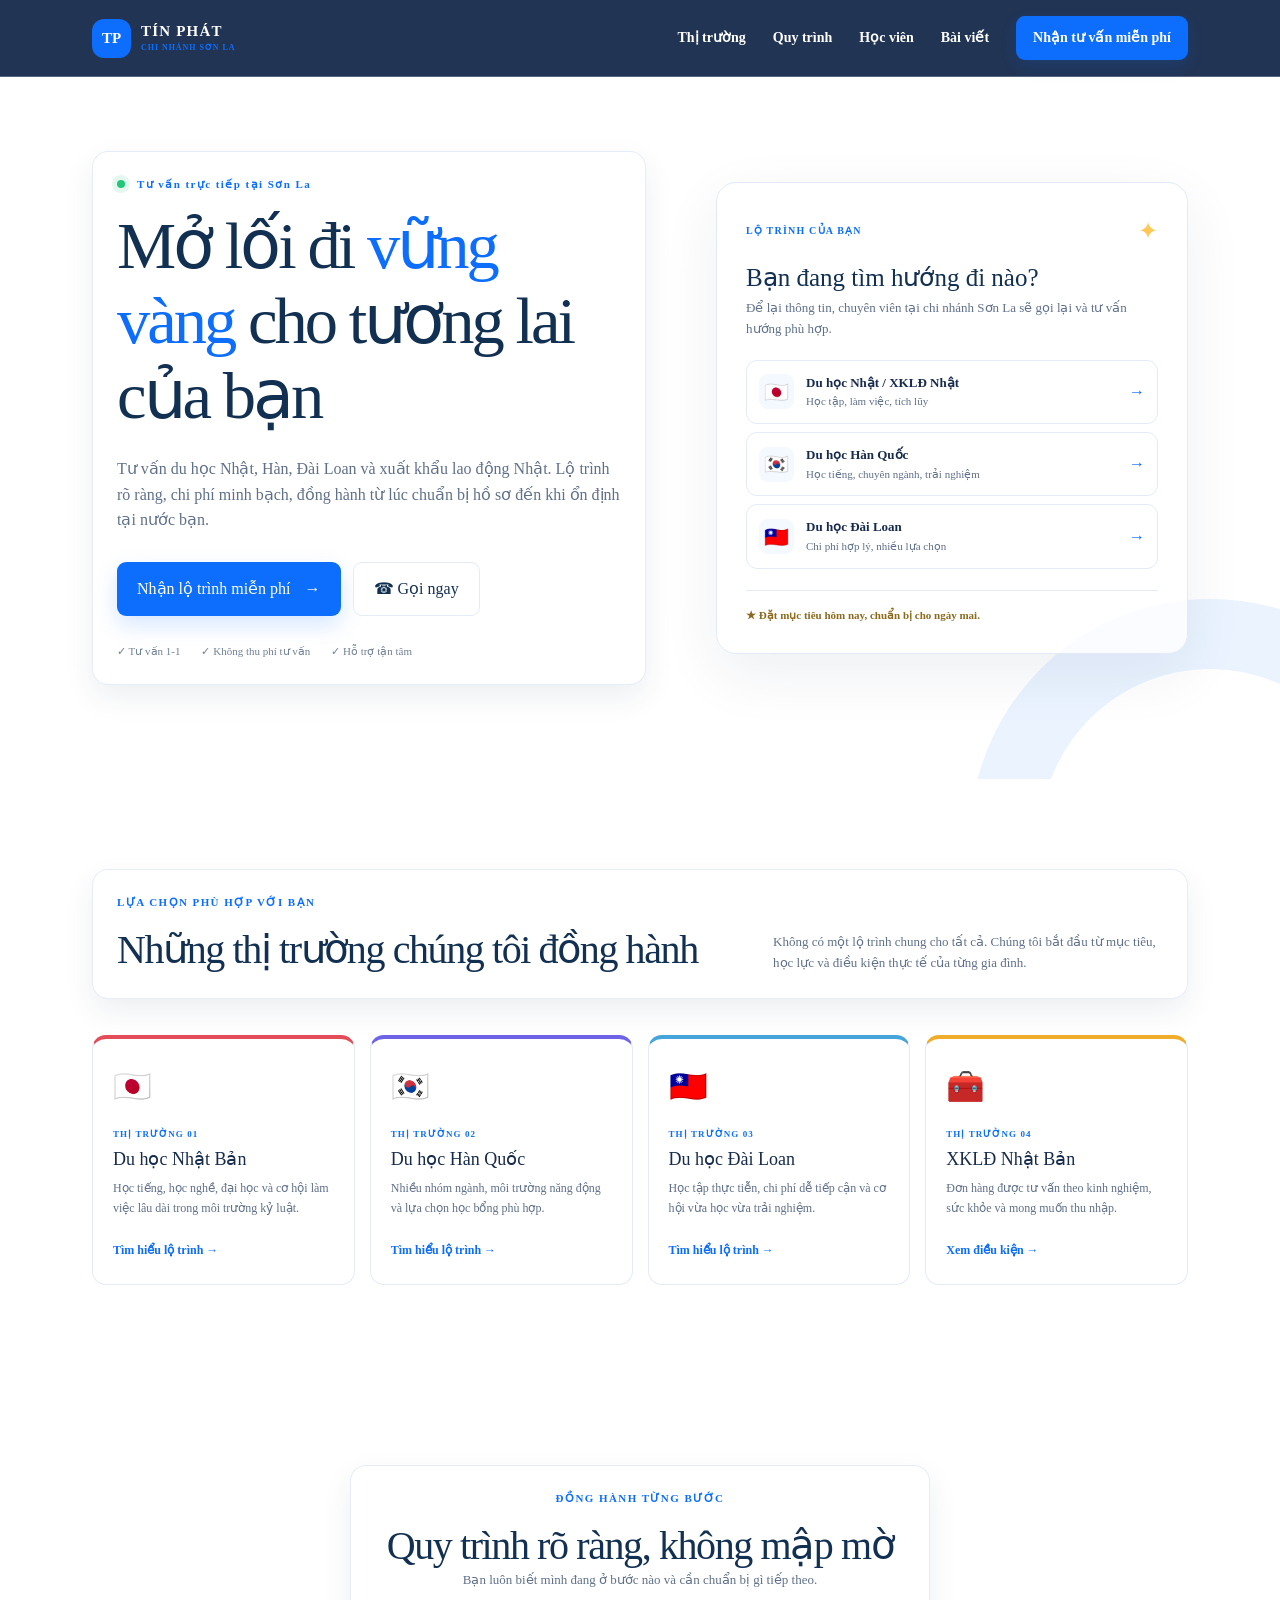
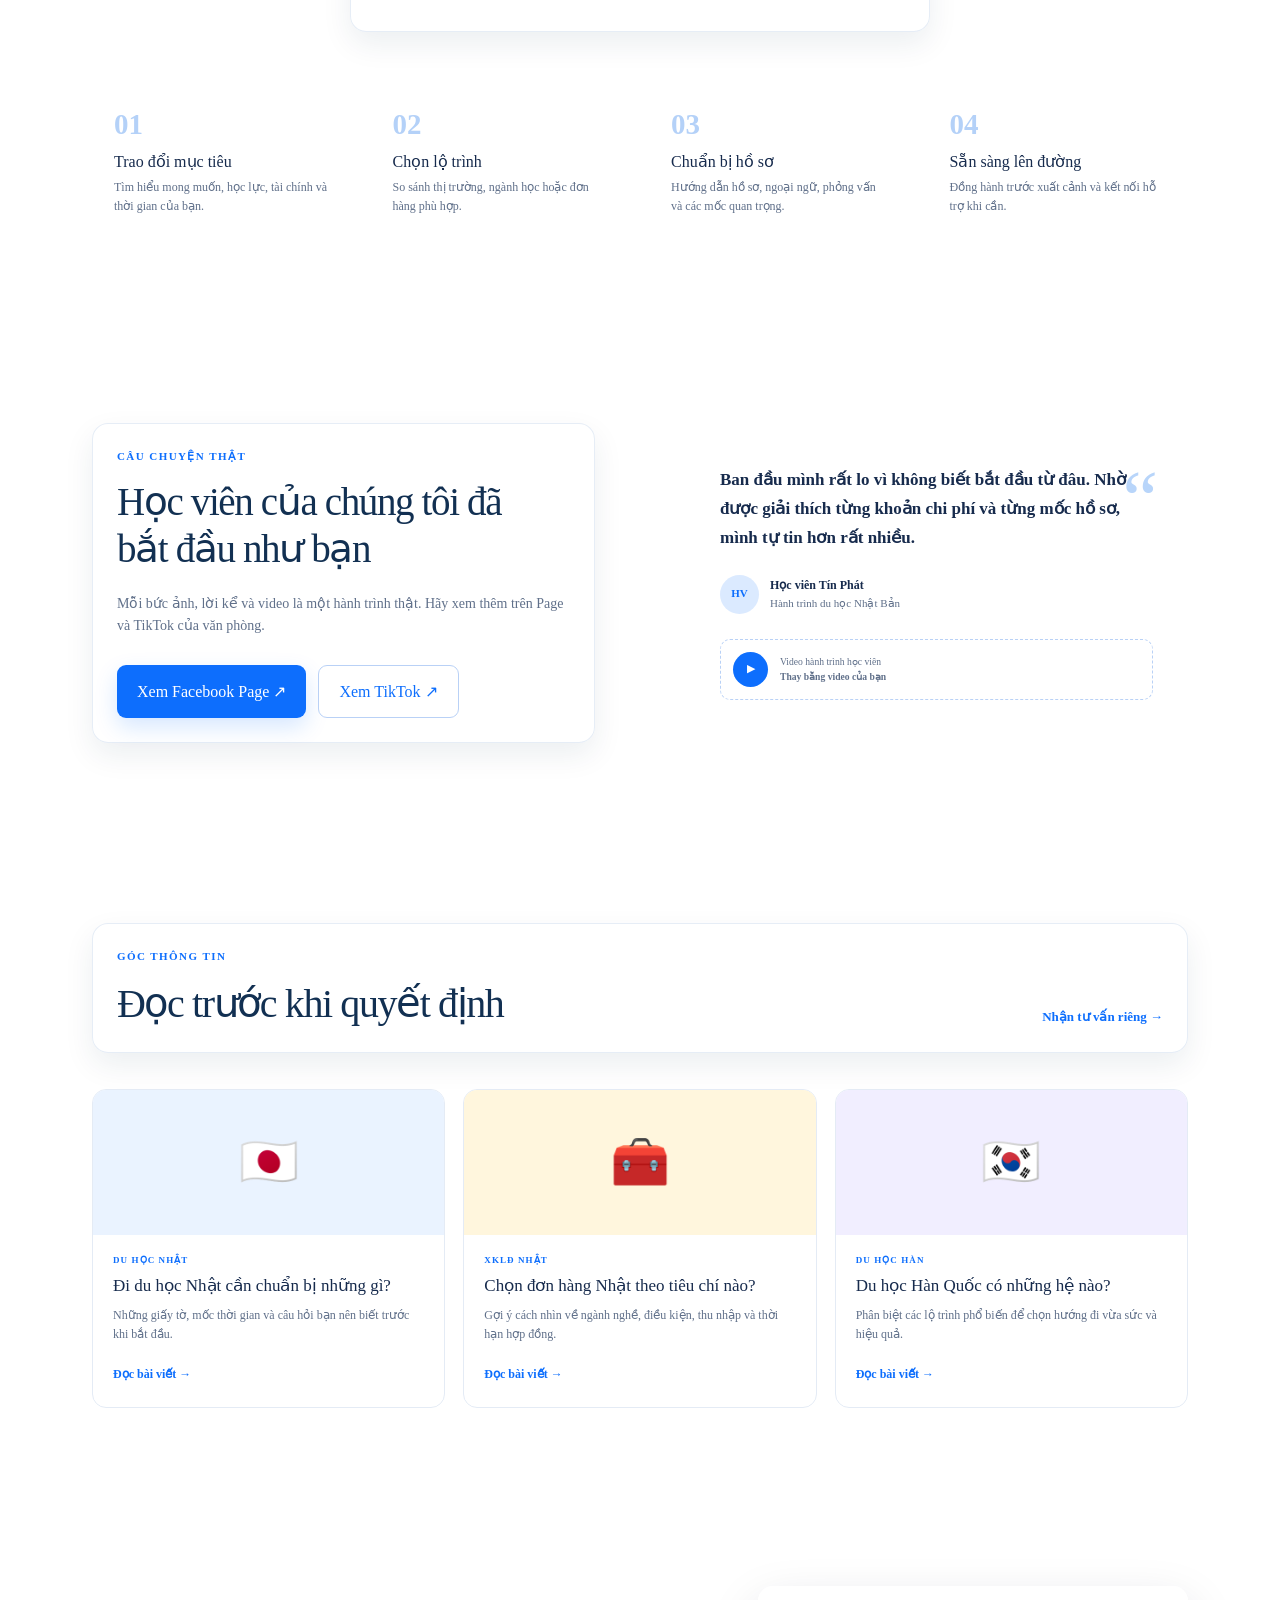
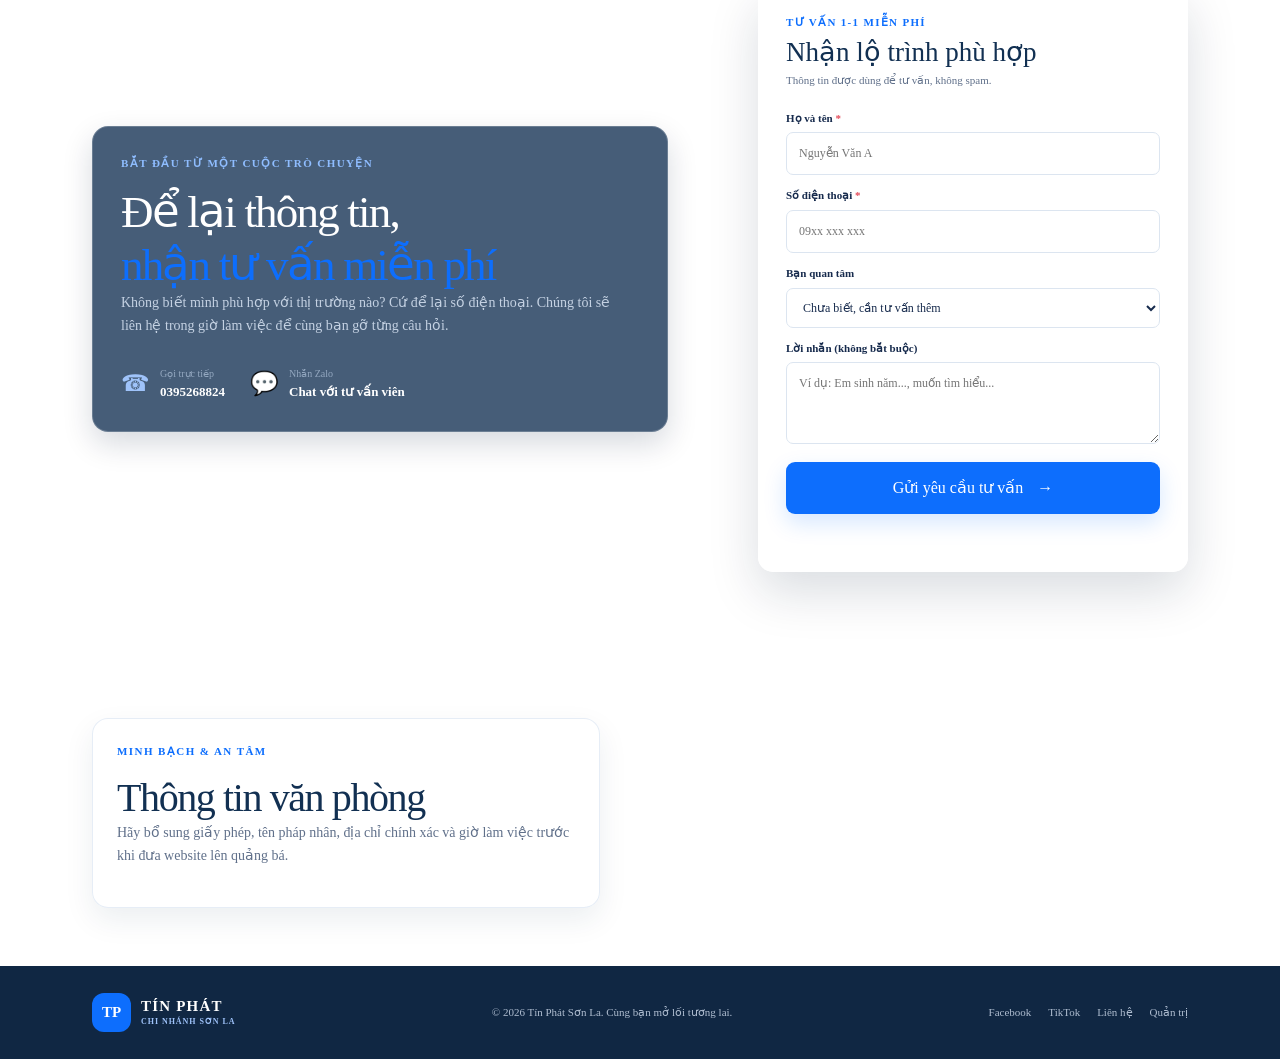
==== index.html @ d018b479 "Upgrade professional UI and lead dashboard" ====
<!doctype html>
<html lang="vi">
<head>
  <meta charset="utf-8">
  <meta name="viewport" content="width=device-width, initial-scale=1">
  <meta name="description" content="Tư vấn du học Nhật, Hàn, Đài Loan và xuất khẩu lao động Nhật tại Sơn La - đồng hành rõ ràng, tận tâm, đúng quy trình.">
  <meta name="theme-color" content="#0d6efd">
  <meta property="og:title" content="Tín Phát Sơn La | Tư vấn du học & XKLĐ">
  <meta property="og:description" content="Tìm hướng đi phù hợp cho học sinh, sinh viên và người lao động Sơn La.">
  <title>Tín Phát Sơn La | Du học & XKLĐ Nhật</title>
  <link rel="preconnect" href="https://fonts.googleapis.com">
  <link rel="preconnect" href="https://fonts.gstatic.com" crossorigin>
  <link href="https://cdn.jsdelivr.net/npm/bootstrap@5.3.3/dist/css/bootstrap.min.css" rel="stylesheet">
  <link rel="stylesheet" href="style.css?v=20261030-pro">
</head>
<body>
  <header class="site-header">
    <div class="container nav-wrap">
      <a class="brand" href="#top" aria-label="Tín Phát Sơn La - trang chủ">
        <span class="brand-mark">TP</span>
        <span><strong>TÍN PHÁT</strong><small>CHI NHÁNH SƠN LA</small></span>
      </a>
      <button class="menu-toggle" aria-label="Mở menu" aria-expanded="false">☰</button>
      <nav class="main-nav" aria-label="Điều hướng chính">
        <a href="#thi-truong">Thị trường</a>
        <a href="#quy-trinh">Quy trình</a>
        <a href="#hoc-vien">Học viên</a>
        <a href="#bai-viet">Bài viết</a>
        <a class="nav-cta" href="#tu-van">Nhận tư vấn miễn phí</a>
      </nav>
    </div>
  </header>

  <main id="top">
    <section class="hero">
      <div class="container hero-grid">
        <div class="hero-copy">
          <p class="eyebrow"><span class="pulse"></span> Tư vấn trực tiếp tại Sơn La</p>
          <h1 data-edit="heroTitle">Mở lối đi <span>vững vàng</span> cho tương lai của bạn</h1>
          <p class="hero-lead" data-edit="heroLead">Tư vấn du học Nhật, Hàn, Đài Loan và xuất khẩu lao động Nhật. Lộ trình rõ ràng, chi phí minh bạch, đồng hành từ lúc chuẩn bị hồ sơ đến khi ổn định tại nước bạn.</p>
          <div class="hero-actions">
            <a class="button button-primary" href="#tu-van">Nhận lộ trình miễn phí <span>→</span></a>
            <a class="button button-light" data-phone-link href="tel:0980000000">☎ Gọi ngay</a>
          </div>
          <div class="trust-row" aria-label="Cam kết dịch vụ">
            <span>✓ Tư vấn 1-1</span>
            <span>✓ Không thu phí tư vấn</span>
            <span>✓ Hỗ trợ tận tâm</span>
          </div>
        </div>
        <div class="hero-card">
          <div class="hero-card-top"><span class="mini-tag">LỘ TRÌNH CỦA BẠN</span><span class="spark">✦</span></div>
          <h2>Bạn đang tìm hướng đi nào?</h2>
          <p>Để lại thông tin, chuyên viên tại chi nhánh Sơn La sẽ gọi lại và tư vấn hướng phù hợp.</p>
          <a class="choice" href="#tu-van"><span class="choice-icon">🇯🇵</span><span><b>Du học Nhật / XKLĐ Nhật</b><small>Học tập, làm việc, tích lũy</small></span><i>→</i></a>
          <a class="choice" href="#tu-van"><span class="choice-icon">🇰🇷</span><span><b>Du học Hàn Quốc</b><small>Học tiếng, chuyên ngành, trải nghiệm</small></span><i>→</i></a>
          <a class="choice" href="#tu-van"><span class="choice-icon">🇹🇼</span><span><b>Du học Đài Loan</b><small>Chi phí hợp lý, nhiều lựa chọn</small></span><i>→</i></a>
          <div class="hero-card-note">★ Đặt mục tiêu hôm nay, chuẩn bị cho ngày mai.</div>
        </div>
      </div>
      <div class="hero-shape"></div>
    </section>

    <section class="section" id="thi-truong">
      <div class="container">
        <div class="section-heading">
          <div><p class="eyebrow">LỰA CHỌN PHÙ HỢP VỚI BẠN</p><h2>Những thị trường chúng tôi đồng hành</h2></div>
          <p>Không có một lộ trình chung cho tất cả. Chúng tôi bắt đầu từ mục tiêu, học lực và điều kiện thực tế của từng gia đình.</p>
        </div>
        <div class="market-grid">
          <article class="market-card market-japan"><span class="country">🇯🇵</span><p class="card-label">THỊ TRƯỜNG 01</p><h3>Du học Nhật Bản</h3><p>Học tiếng, học nghề, đại học và cơ hội làm việc lâu dài trong môi trường kỷ luật.</p><a href="nhat-ban.html">Tìm hiểu lộ trình <span>→</span></a></article>
          <article class="market-card market-korea"><span class="country">🇰🇷</span><p class="card-label">THỊ TRƯỜNG 02</p><h3>Du học Hàn Quốc</h3><p>Nhiều nhóm ngành, môi trường năng động và lựa chọn học bổng phù hợp.</p><a href="han-quoc.html">Tìm hiểu lộ trình <span>→</span></a></article>
          <article class="market-card market-taiwan"><span class="country">🇹🇼</span><p class="card-label">THỊ TRƯỜNG 03</p><h3>Du học Đài Loan</h3><p>Học tập thực tiễn, chi phí dễ tiếp cận và cơ hội vừa học vừa trải nghiệm.</p><a href="dai-loan.html">Tìm hiểu lộ trình <span>→</span></a></article>
          <article class="market-card market-work"><span class="country">🧰</span><p class="card-label">THỊ TRƯỜNG 04</p><h3>XKLĐ Nhật Bản</h3><p>Đơn hàng được tư vấn theo kinh nghiệm, sức khỏe và mong muốn thu nhập.</p><a href="xkld-nhat.html">Xem điều kiện <span>→</span></a></article>
        </div>
      </div>
    </section>

    <section class="section section-soft" id="quy-trinh">
      <div class="container">
        <div class="center-heading"><p class="eyebrow">ĐỒNG HÀNH TỪNG BƯỚC</p><h2>Quy trình rõ ràng, không mập mờ</h2><p>Bạn luôn biết mình đang ở bước nào và cần chuẩn bị gì tiếp theo.</p></div>
        <div class="steps">
          <div class="step"><b>01</b><h3>Trao đổi mục tiêu</h3><p>Tìm hiểu mong muốn, học lực, tài chính và thời gian của bạn.</p></div>
          <div class="step"><b>02</b><h3>Chọn lộ trình</h3><p>So sánh thị trường, ngành học hoặc đơn hàng phù hợp.</p></div>
          <div class="step"><b>03</b><h3>Chuẩn bị hồ sơ</h3><p>Hướng dẫn hồ sơ, ngoại ngữ, phỏng vấn và các mốc quan trọng.</p></div>
          <div class="step"><b>04</b><h3>Sẵn sàng lên đường</h3><p>Đồng hành trước xuất cảnh và kết nối hỗ trợ khi cần.</p></div>
        </div>
      </div>
    </section>

    <section class="section proof-section" id="hoc-vien">
      <div class="container proof-grid">
        <div><p class="eyebrow">CÂU CHUYỆN THẬT</p><h2 data-edit="studentTitle">Học viên của chúng tôi đã bắt đầu như bạn</h2><p class="muted" data-edit="studentLead">Mỗi bức ảnh, lời kể và video là một hành trình thật. Hãy xem thêm trên Page và TikTok của văn phòng.</p><div class="proof-actions"><a class="button button-primary" data-facebook-link href="https://www.facebook.com/" target="_blank" rel="noopener">Xem Facebook Page ↗</a><a class="button button-outline" data-tiktok-link href="https://www.tiktok.com/" target="_blank" rel="noopener">Xem TikTok ↗</a></div></div>
        <div class="testimonial"><div class="quote-mark">“</div><p class="quote">Ban đầu mình rất lo vì không biết bắt đầu từ đâu. Nhờ được giải thích từng khoản chi phí và từng mốc hồ sơ, mình tự tin hơn rất nhiều.</p><div class="person"><div class="avatar">HV</div><div><b>Học viên Tín Phát</b><small>Hành trình du học Nhật Bản</small></div></div><div class="video-placeholder"><span>▶</span><small>Video hành trình học viên<br><b>Thay bằng video của bạn</b></small></div></div>
      </div>
    </section>

    <section class="section blog-section" id="bai-viet">
      <div class="container">
        <div class="section-heading"><div><p class="eyebrow">GÓC THÔNG TIN</p><h2>Đọc trước khi quyết định</h2></div><a class="text-link" href="#tu-van">Nhận tư vấn riêng →</a></div>
        <div class="blog-grid">
          <article class="blog-card"><div class="blog-image blog-image-japan">🇯🇵</div><div class="blog-content"><span>DU HỌC NHẬT</span><h3>Đi du học Nhật cần chuẩn bị những gì?</h3><p>Những giấy tờ, mốc thời gian và câu hỏi bạn nên biết trước khi bắt đầu.</p><a href="#tu-van">Đọc bài viết →</a></div></article>
          <article class="blog-card"><div class="blog-image blog-image-work">🧰</div><div class="blog-content"><span>XKLĐ NHẬT</span><h3>Chọn đơn hàng Nhật theo tiêu chí nào?</h3><p>Gợi ý cách nhìn về ngành nghề, điều kiện, thu nhập và thời hạn hợp đồng.</p><a href="#tu-van">Đọc bài viết →</a></div></article>
          <article class="blog-card"><div class="blog-image blog-image-korea">🇰🇷</div><div class="blog-content"><span>DU HỌC HÀN</span><h3>Du học Hàn Quốc có những hệ nào?</h3><p>Phân biệt các lộ trình phổ biến để chọn hướng đi vừa sức và hiệu quả.</p><a href="#tu-van">Đọc bài viết →</a></div></article>
        </div>
      </div>
    </section>

    <section class="contact-section" id="tu-van">
      <div class="container contact-grid">
        <div class="contact-copy"><p class="eyebrow eyebrow-light">BẮT ĐẦU TỪ MỘT CUỘC TRÒ CHUYỆN</p><h2 data-edit="contactTitle">Để lại thông tin,<br><span>nhận tư vấn miễn phí</span></h2><p data-edit="contactLead">Không biết mình phù hợp với thị trường nào? Cứ để lại số điện thoại. Chúng tôi sẽ liên hệ trong giờ làm việc để cùng bạn gỡ từng câu hỏi.</p><div class="contact-details"><a data-phone-link href="tel:0980000000">☎ <span><small>Gọi trực tiếp</small><b data-phone-text>0980 000 000</b></span></a><a data-zalo-link href="https://zalo.me/0980000000" target="_blank" rel="noopener">💬 <span><small>Nhắn Zalo</small><b>Chat với tư vấn viên</b></span></a></div></div>
        <form class="lead-form" id="lead-form">
          <div class="form-kicker">TƯ VẤN 1-1 MIỄN PHÍ</div><h3>Nhận lộ trình phù hợp</h3><p class="form-note">Thông tin được dùng để tư vấn, không spam.</p>
          <label for="name">Họ và tên <em>*</em></label><input id="name" name="name" type="text" placeholder="Nguyễn Văn A" required>
          <label for="phone">Số điện thoại <em>*</em></label><input id="phone" name="phone" type="tel" placeholder="09xx xxx xxx" required>
          <label for="interest">Bạn quan tâm</label><select id="interest" name="interest"><option>Chưa biết, cần tư vấn thêm</option><option>Du học Nhật Bản</option><option>Du học Hàn Quốc</option><option>Du học Đài Loan</option><option>Xuất khẩu lao động Nhật</option></select>
          <label for="message">Lời nhắn (không bắt buộc)</label><textarea id="message" name="message" rows="3" placeholder="Ví dụ: Em sinh năm..., muốn tìm hiểu..."></textarea>
          <button class="button button-primary button-full" type="submit">Gửi yêu cầu tư vấn <span>→</span></button>
          <p class="form-status" role="status" aria-live="polite"></p>
        </form>
      </div>
    </section>

    <section class="legal-section">
      <div class="container legal-grid"><div><p class="eyebrow">MINH BẠCH & AN TÂM</p><h2>Thông tin văn phòng</h2><p class="muted" data-edit="legalLead">Hãy bổ sung giấy phép, tên pháp nhân, địa chỉ chính xác và giờ làm việc trước khi đưa website lên quảng bá.</p></div><div class="legal-list"><div><b>Văn phòng</b><span data-edit="officeName">Chi nhánh Tín Phát Sơn La</span></div><div><b>Địa chỉ</b><span data-edit="address">218 - Nguyễn Lương Bằng - Tô Hiệu - TP Sơn La</span></div><div><b>Giờ làm việc</b><span data-edit="hours">Thứ 2 - Thứ 7 · 08:00 - 17:00</span></div><div><b>Pháp lý</b><span data-edit="legalInfo">Giấy phép và thông tin doanh nghiệp sẽ cập nhật tại đây</span></div></div></div>
    </section>
  </main>

  <footer class="site-footer"><div class="container footer-wrap"><div class="brand"><span class="brand-mark">TP</span><span><strong>TÍN PHÁT</strong><small>CHI NHÁNH SƠN LA</small></span></div><p>© <span id="year"></span> Tín Phát Sơn La. Cùng bạn mở lối tương lai.</p><div class="footer-links"><a data-facebook-link href="https://www.facebook.com/" target="_blank" rel="noopener">Facebook</a><a data-tiktok-link href="https://www.tiktok.com/" target="_blank" rel="noopener">TikTok</a><a href="#tu-van">Liên hệ</a><a href="admin.html">Quản trị</a></div></div></footer>
  <div class="mobile-actions"><a data-zalo-link href="https://zalo.me/0980000000" target="_blank" rel="noopener">💬 Zalo</a><a data-phone-link href="tel:0980000000">☎ Gọi ngay</a></div>
  <script src="https://cdn.jsdelivr.net/npm/bootstrap@5.3.3/dist/js/bootstrap.bundle.min.js"></script>
  <script src="script.js?v=20261030-pro"></script>
</body>
</html>
---- style.css ----
:root{--blue:#0d6efd;--navy:#123052;--ink:#172b4d;--muted:#60708a;--pale:#f4f8ff;--line:#e4ebf5;--yellow:#ffc857;--font-size:16px;--background-blur:0px;--overlay-opacity:0;--background-image:url("https://images.unsplash.com/photo-1528360983277-13d401cdc186?auto=format&fit=crop&w=2400&q=85")}
*{box-sizing:border-box}
html{scroll-behavior:smooth}
body{position:relative;margin:0;color:var(--ink);font-family:"Times New Roman",Times,serif;font-size:var(--font-size);line-height:1.6;background:transparent}
body::before,body::after{position:fixed;inset:0;pointer-events:none;content:""}
body::before{z-index:-2;background-image:var(--background-image);background-position:center;background-size:cover;background-repeat:no-repeat;background-attachment:fixed;filter:none;transform:none}
body::after{display:none}
main,.site-header,.site-footer{position:relative;z-index:0}
a{text-decoration:none;color:inherit}
.container{width:min(1120px,calc(100% - 40px));margin:auto}
.site-header{position:sticky;top:0;z-index:10;background:rgba(255,255,255,.82);border-bottom:1px solid rgba(228,235,245,.8);backdrop-filter:blur(14px)}
a{text-decoration:none;color:inherit}
.container{width:min(1120px,calc(100% - 40px));margin:auto}
.site-header{position:sticky;top:0;z-index:10;background:rgba(9,30,66,.9);border-bottom:1px solid rgba(255,255,255,.25);backdrop-filter:blur(14px)}
.nav-wrap{display:flex;align-items:center;justify-content:space-between;min-height:76px}
.brand{display:flex;gap:10px;align-items:center;color:#fff}
.brand-mark{display:grid;place-items:center;width:39px;height:39px;border-radius:12px;background:var(--blue);color:#fff;font-size:15px;font-weight:800}
.brand strong,.brand small{display:block;line-height:1.1}
.brand strong{font-size:15px;letter-spacing:.08em}
.brand small{font-size:8px;letter-spacing:.12em;color:var(--blue);margin-top:4px;font-weight:700}
.main-nav{display:flex;align-items:center;gap:27px;font-size:14px;font-weight:600}
.main-nav a:not(.nav-cta),.text-link{color:#fff}.main-nav a:not(.nav-cta):hover,.text-link:hover{color:#ffd166}
.nav-cta{padding:11px 17px;border-radius:9px;color:#fff;background:var(--blue);box-shadow:0 6px 16px #0d6efd26}
.menu-toggle{display:none;border:0;background:none;font-size:25px;color:var(--navy)}
.hero{position:relative;overflow:hidden;padding:74px 0 94px;background:transparent}
.hero-grid{display:grid;grid-template-columns:1.08fr .92fr;gap:70px;align-items:center;position:relative;z-index:1}
.eyebrow{margin:0 0 14px;color:var(--blue);font-size:11px;letter-spacing:.13em;font-weight:800}
.eyebrow-light{color:#8fbdff}
.pulse{display:inline-block;width:8px;height:8px;border-radius:50%;background:#21c77a;margin-right:8px;box-shadow:0 0 0 5px #21c77a1f}
.hero h1{max-width:620px;margin:0;font-size:clamp(39px,5.2vw,67px);line-height:1.13;letter-spacing:-.045em;color:var(--navy)}
.hero h1 span,.contact-copy h2 span{color:var(--blue)}
.hero-lead{max-width:585px;margin:23px 0 29px;color:var(--muted);font-size:16px}
.hero-actions,.proof-actions{display:flex;gap:12px;flex-wrap:wrap}
.button{display:inline-flex;align-items:center;justify-content:center;gap:14px;border:0;border-radius:9px;padding:13px 20px;font:600 14px inherit;cursor:pointer;transition:.25s}
.button:hover{transform:translateY(-4px);box-shadow:0 12px 25px rgba(13,110,253,.28)}
.button-primary{background:var(--blue);color:#fff;box-shadow:0 9px 22px #0d6efd2b}
.button-light{background:#fff;color:var(--navy);border:1px solid var(--line)}
.button-outline{color:var(--blue);border:1px solid #b9d1f6;background:#fff}
.trust-row{display:flex;gap:21px;flex-wrap:wrap;margin-top:27px;color:#718096;font-size:11px}
.hero-card{padding:29px;border:1px solid #e1eaf6;border-radius:20px;background:rgba(255,255,255,.75);box-shadow:0 20px 60px #12305212}
.hero-card-top{display:flex;justify-content:space-between;align-items:center}
.mini-tag{font-size:10px;color:var(--blue);letter-spacing:.12em;font-weight:800}
.spark{font-size:24px;color:var(--yellow)}
.hero-card h2{margin:13px 0 5px;font-size:25px;color:var(--navy)}
.hero-card>p{margin:0 0 20px;color:var(--muted);font-size:13px}
.choice{display:flex;align-items:center;gap:12px;padding:12px;margin:8px 0;border:1px solid var(--line);border-radius:11px;transition:.2s}
.choice:hover{border-color:#9fc3fa;background:#f8fbff}
.choice-icon{display:grid;place-items:center;width:35px;height:35px;border-radius:9px;background:var(--pale);font-size:20px}
.choice span:nth-child(2){flex:1}
.choice b,.choice small{display:block}
.choice b{font-size:13px}
.choice small{color:var(--muted);font-size:11px}
.choice i{color:var(--blue);font-style:normal}
.hero-card-note{margin-top:21px;padding-top:16px;border-top:1px solid var(--line);color:#8b6a1e;font-size:11px;font-weight:600}
.hero-shape{position:absolute;width:480px;height:480px;right:-170px;bottom:-300px;border:70px solid #eaf3ff;border-radius:50%}
.section{padding:90px 0}
.section-soft{background:transparent}
.section-heading{display:flex;justify-content:space-between;gap:40px;align-items:end;margin-bottom:36px}
.section-heading h2,.center-heading h2,.legal-grid h2{margin:0;color:var(--navy);font-size:clamp(27px,3.2vw,40px);line-height:1.2;letter-spacing:-.035em}
.section-heading>p{max-width:390px;margin:0;color:var(--muted);font-size:13px}
.market-grid{display:grid;grid-template-columns:repeat(4,1fr);gap:15px}
.market-card{padding:23px 20px;min-height:250px;border-radius:14px;border:1px solid var(--line);background:rgba(255,255,255,.75);transition:.2s}
.market-card:hover{transform:translateY(-5px);box-shadow:0 15px 32px #12305210}
.market-card .country{font-size:31px}
.card-label,.blog-content>span{margin:16px 0 7px;color:var(--blue);font-size:9px;letter-spacing:.12em;font-weight:800}
.market-card h3{margin:0 0 9px;font-size:18px}
.market-card>p:not(.card-label){margin:0 0 18px;color:var(--muted);font-size:12px}
.market-card a,.blog-content a{color:var(--blue);font-size:12px;font-weight:700}
.market-japan{border-top:4px solid #e44c5a}
.market-korea{border-top:4px solid #6f63e8}
.market-taiwan{border-top:4px solid #45a5db}
.market-work{border-top:4px solid #f0ad2c}
.center-heading{text-align:center;max-width:580px;margin:0 auto 43px}
.center-heading>p:last-child{color:var(--muted);font-size:13px}
.steps{display:grid;grid-template-columns:repeat(4,1fr);gap:18px}
.step{position:relative;padding:26px 22px;background:rgba(255,255,255,.75);border-radius:13px}
.step b{color:#b4d1f8;font-size:29px}
.step h3{margin:5px 0 7px;font-size:16px}
.step p{margin:0;color:var(--muted);font-size:12px}
.proof-section{background:transparent}
.proof-grid{display:grid;grid-template-columns:1fr 1fr;gap:90px;align-items:center}
.proof-grid h2{max-width:440px;margin:0;color:var(--navy);font-size:39px;line-height:1.2;letter-spacing:-.035em}
.muted{color:var(--muted);font-size:14px}
.proof-grid .muted{max-width:460px;margin:20px 0 27px}
.testimonial{position:relative;padding:35px;background:rgba(255,255,255,.75);border-radius:18px}
.quote-mark{position:absolute;right:30px;top:4px;color:#b8d5fa;font-size:80px;font-family:Georgia}
.quote{position:relative;max-width:410px;font-size:17px;font-weight:600;line-height:1.7}
.person{display:flex;align-items:center;gap:11px;margin-top:22px}
.avatar{display:grid;place-items:center;width:39px;height:39px;border-radius:50%;background:#dbeaff;color:var(--blue);font-size:11px;font-weight:800}
.person b,.person small{display:block}
.person b{font-size:12px}
.person small{color:var(--muted);font-size:11px}
.video-placeholder{display:flex;align-items:center;gap:12px;margin-top:25px;padding:12px;background:#fff;border:1px dashed #b9d1f6;border-radius:10px;color:var(--muted);font-size:11px}
.video-placeholder span{display:grid;place-items:center;width:35px;height:35px;border-radius:50%;background:var(--blue);color:#fff}
.blog-section{background:transparent}
.text-link{color:var(--blue);font-size:13px;font-weight:700}
.blog-grid{display:grid;grid-template-columns:repeat(3,1fr);gap:18px}
.blog-card{overflow:hidden;background:rgba(255,255,255,.75);border:1px solid var(--line);border-radius:14px}
.blog-image{display:grid;place-items:center;height:145px;font-size:48px}
.blog-image-japan{background:#eaf3ff}
.blog-image-work{background:#fff6dd}
.blog-image-korea{background:#f1eeff}
.blog-content{padding:18px 20px 22px}
.blog-content>span{display:block;margin:0 0 8px}
.blog-content h3{margin:0 0 8px;font-size:17px;line-height:1.35}
.blog-content p{margin:0 0 15px;color:var(--muted);font-size:12px}
.contact-section{padding:88px 0;background:transparent}
.contact-grid{display:grid;grid-template-columns:1fr 430px;gap:90px;align-items:center}
.contact-copy h2{margin:0;color:#fff;font-size:45px;line-height:1.18;letter-spacing:-.04em}
.contact-copy>p:not(.eyebrow){max-width:490px;color:#c5d2e3;font-size:14px}
.contact-details{display:flex;gap:25px;margin-top:29px}
.contact-details a{display:flex;gap:10px;align-items:center;color:#fff}
.contact-details>a:first-child{color:#9fc3fa;font-size:23px}
.contact-details>a:last-child{color:#83e1bd;font-size:23px}
.contact-details small,.contact-details b{display:block}
.contact-details small{color:#94a8c0;font-size:10px}
.contact-details b{color:#fff;font-size:13px}
.lead-form{padding:28px;background:rgba(255,255,255,.75);border-radius:15px;box-shadow:0 20px 50px #061b3826}
.form-kicker{color:var(--blue);font-size:11px;font-weight:800;letter-spacing:.12em}.lead-form h3{margin:4px 0;font-size:27px;color:var(--navy)}
.form-note{margin:2px 0 20px;color:var(--muted);font-size:11px}
.lead-form label{display:block;margin:12px 0 5px;font-size:11px;font-weight:700}
.lead-form em{color:#e44c5a;font-style:normal}
.lead-form input,.lead-form select,.lead-form textarea{display:block;width:100%;padding:11px 12px;border:1px solid #dce5f0;border-radius:7px;outline:0;font:inherit;font-size:12px;color:var(--ink);background:#fff}
.lead-form input:focus,.lead-form select:focus,.lead-form textarea:focus{border-color:var(--blue);box-shadow:0 0 0 3px #0d6efd12}
.button-full{width:100%;margin-top:18px}
.form-status{min-height:20px;margin:10px 0 0;text-align:center;color:#138a59;font-size:11px}
.legal-section{padding:58px 0;background:transparent}
.legal-grid{display:grid;grid-template-columns:1fr 1fr;gap:80px;align-items:start}
.legal-list{border-top:1px solid var(--line)}
.legal-list div{display:flex;justify-content:space-between;gap:20px;padding:13px 0;border-bottom:1px solid var(--line);font-size:12px}
.legal-list b,.legal-list span{color:#fff}
.legal-list{border-top-color:rgba(255,255,255,.7)}
.legal-list div{border-bottom-color:rgba(255,255,255,.7)}
.site-footer{padding:27px 0;background:#102743;color:#afbdd0;font-size:11px}
.footer-wrap{display:flex;align-items:center;justify-content:space-between;gap:20px}
.footer-wrap .brand{color:#fff}
.footer-wrap .brand small{color:#9fc3fa}
.footer-wrap p{margin:0}
.footer-links{display:flex;gap:17px}
.footer-links a:hover{color:#fff}
.mobile-actions{display:none}
@media(max-width:850px){.main-nav{gap:15px}
.market-grid{grid-template-columns:repeat(2,1fr)}
.hero-grid{gap:35px}
.proof-grid,.contact-grid{gap:40px}
.steps{grid-template-columns:repeat(2,1fr)}
}

.hero-copy,.section-heading,.center-heading,.proof-grid>div:first-child,.legal-grid>div:first-child{padding:24px;border:1px solid rgba(228,235,245,.9);border-radius:16px;background:rgba(255,255,255,.75);box-shadow:0 12px 30px rgba(18,48,82,.08)}
.contact-copy{padding:28px;border:1px solid rgba(255,255,255,.2);border-radius:16px;background:rgba(18,48,82,.78);box-shadow:0 12px 30px rgba(6,27,56,.16)}
@media(max-width:680px){.hero-copy,.section-heading,.center-heading,.proof-grid>div:first-child,.legal-grid>div:first-child,.contact-copy{padding:20px}}
.hero-copy,.hero-card,.section-heading,.center-heading,.step,.market-card,.testimonial,.blog-card,.contact-copy,.lead-form,.legal-grid>div{animation:rise-in .7s ease both}
.market-card:nth-child(2),.step:nth-child(2),.blog-card:nth-child(2){animation-delay:.1s}.market-card:nth-child(3),.step:nth-child(3),.blog-card:nth-child(3){animation-delay:.2s}.market-card:nth-child(4),.step:nth-child(4){animation-delay:.3s}
@keyframes rise-in{from{opacity:0;transform:translateY(24px)}to{opacity:1;transform:translateY(0)}}
.reveal{opacity:0;transform:translateY(28px);transition:opacity .7s ease,transform .7s ease}.reveal.is-visible{opacity:1;transform:none}
@media(max-width:680px){.container{width:min(100% - 30px,520px)}
.nav-wrap{min-height:68px}
.menu-toggle{display:block}
.main-nav{display:none;position:absolute;top:68px;left:0;right:0;padding:13px 20px 20px;background:#fff;border-bottom:1px solid var(--line);flex-direction:column;align-items:stretch;gap:0;box-shadow:0 10px 20px #12305210}
.main-nav.open{display:flex}
.main-nav a{padding:10px 0}
.main-nav .nav-cta{text-align:center;margin-top:7px}
.hero{padding:48px 0 70px}
.hero-grid{grid-template-columns:1fr}
.hero h1{font-size:42px}
.hero-card{padding:23px}
.section{padding:64px 0}
.section-heading{display:block}
.section-heading>p{margin-top:15px}
.market-grid,.blog-grid{grid-template-columns:1fr}
.market-card{min-height:0}
.steps{grid-template-columns:1fr 1fr;gap:10px}
.step{padding:18px 15px}
.proof-grid,.contact-grid,.legal-grid{grid-template-columns:1fr}
.proof-grid h2{font-size:32px}
.contact-copy h2{font-size:37px}
.contact-details{flex-direction:column;gap:13px}
.legal-grid{gap:25px}
.footer-wrap{flex-wrap:wrap}
.footer-wrap p{order:3;width:100%}
.mobile-actions{display:grid;grid-template-columns:1fr 1fr;position:fixed;bottom:0;left:0;right:0;z-index:20;background:#fff;box-shadow:0 -4px 18px #12305222}
.mobile-actions a{padding:11px;text-align:center;font-size:13px;font-weight:700}
.mobile-actions a:first-child{color:#078b67;border-right:1px solid var(--line)}
.mobile-actions a:last-child{color:var(--blue)}
body{padding-bottom:47px}
.hero-shape{display:none}
}
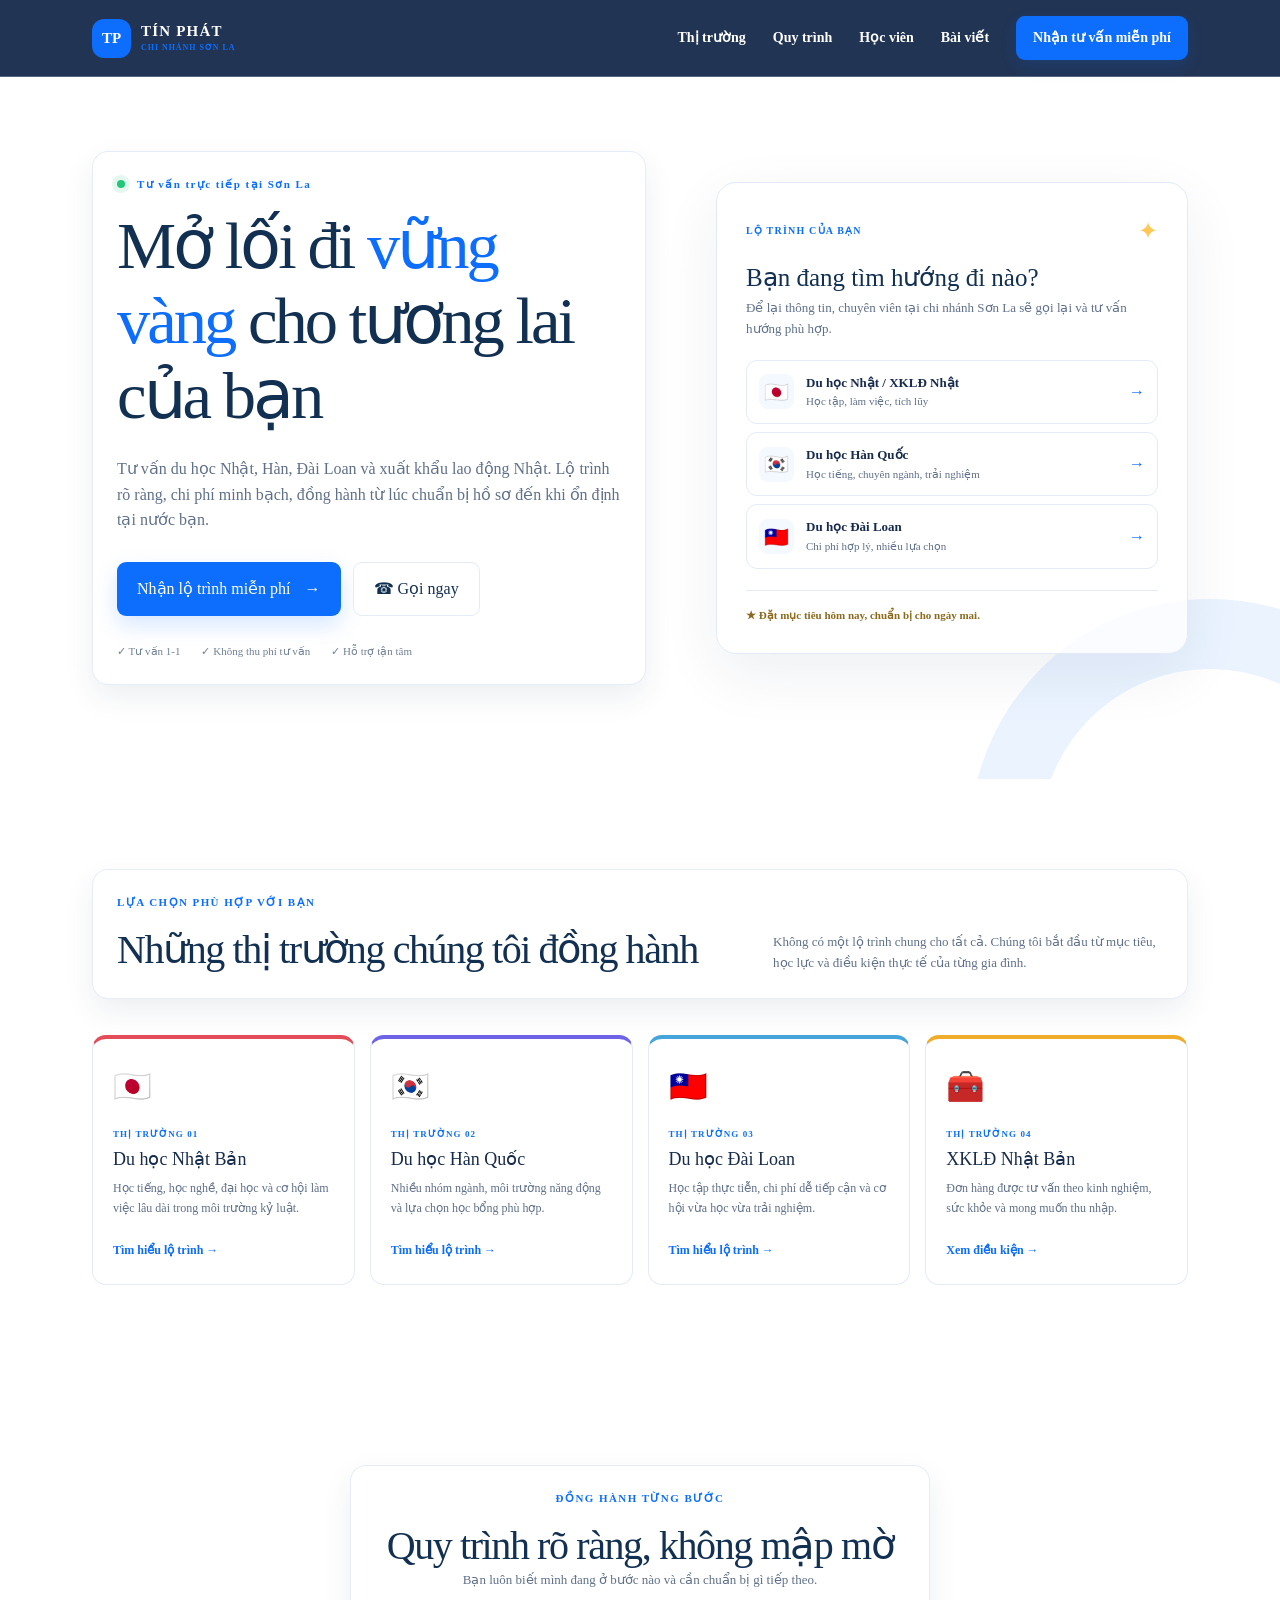
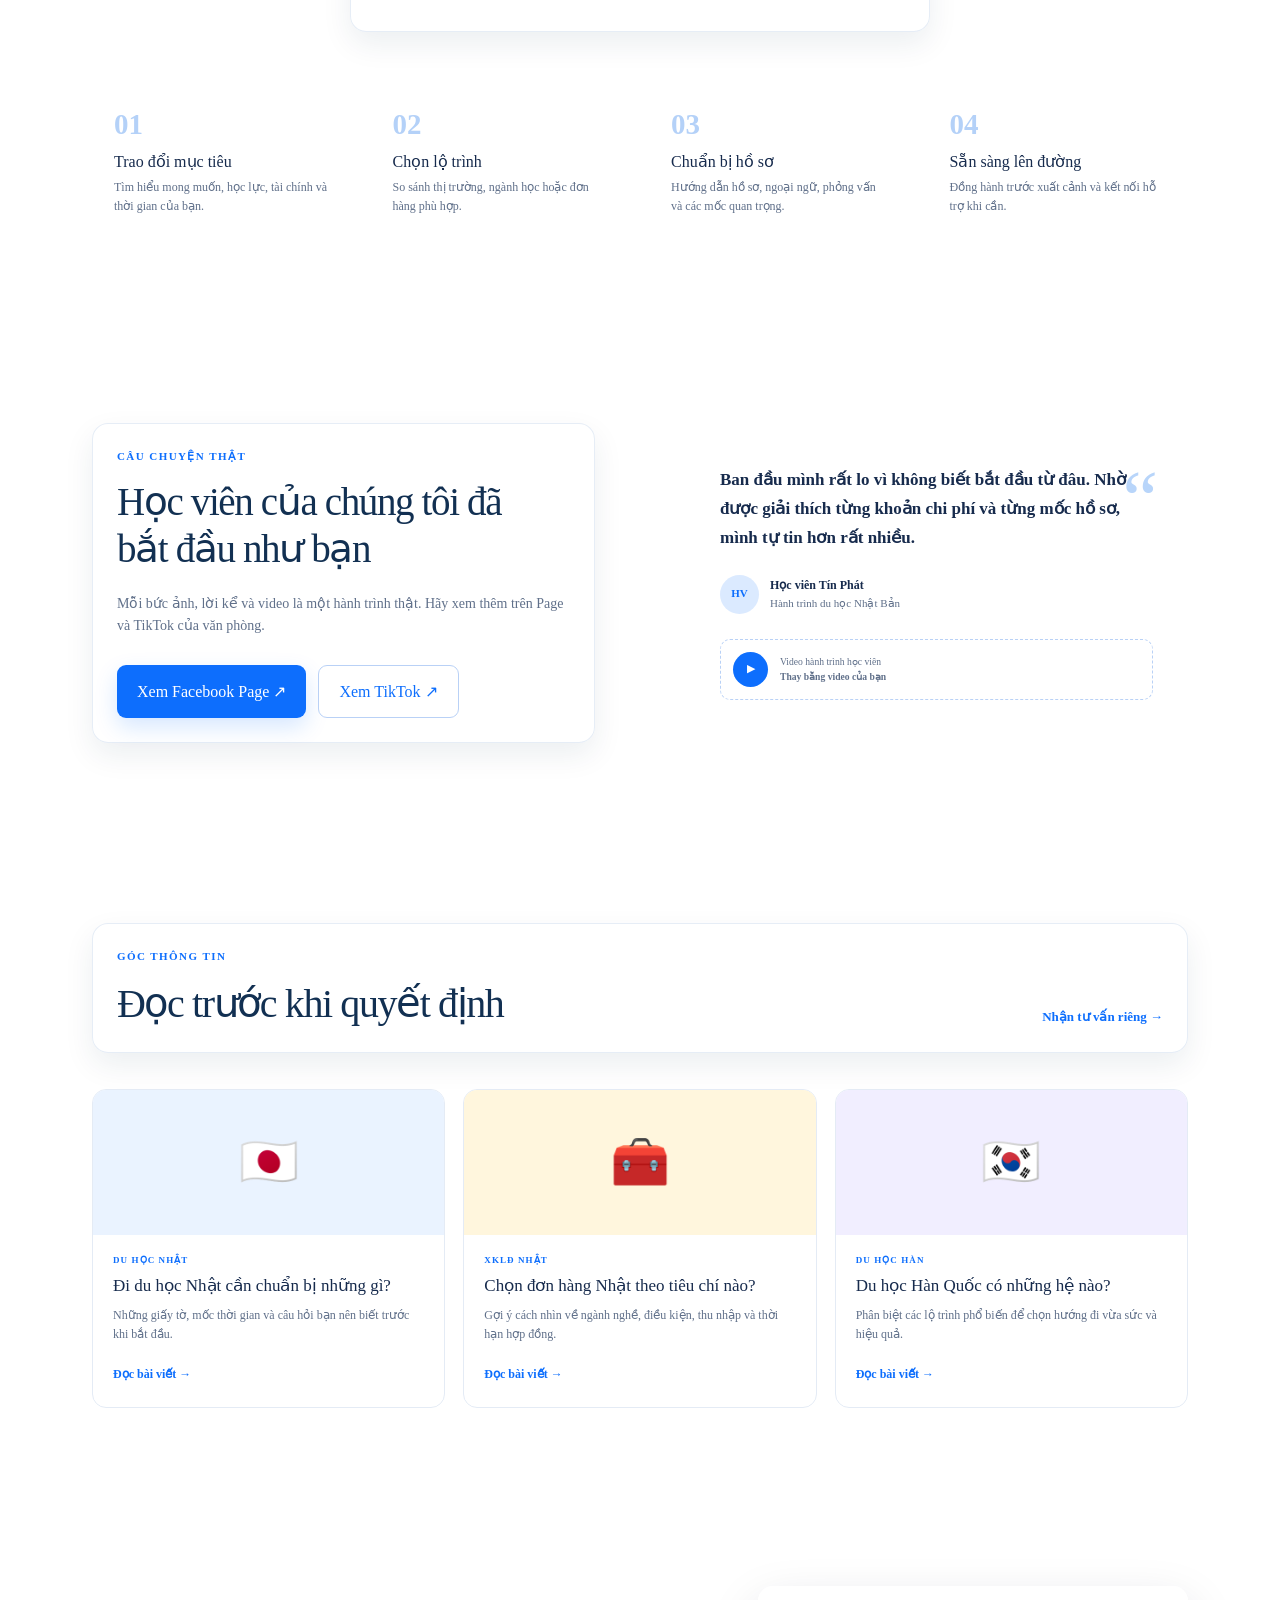
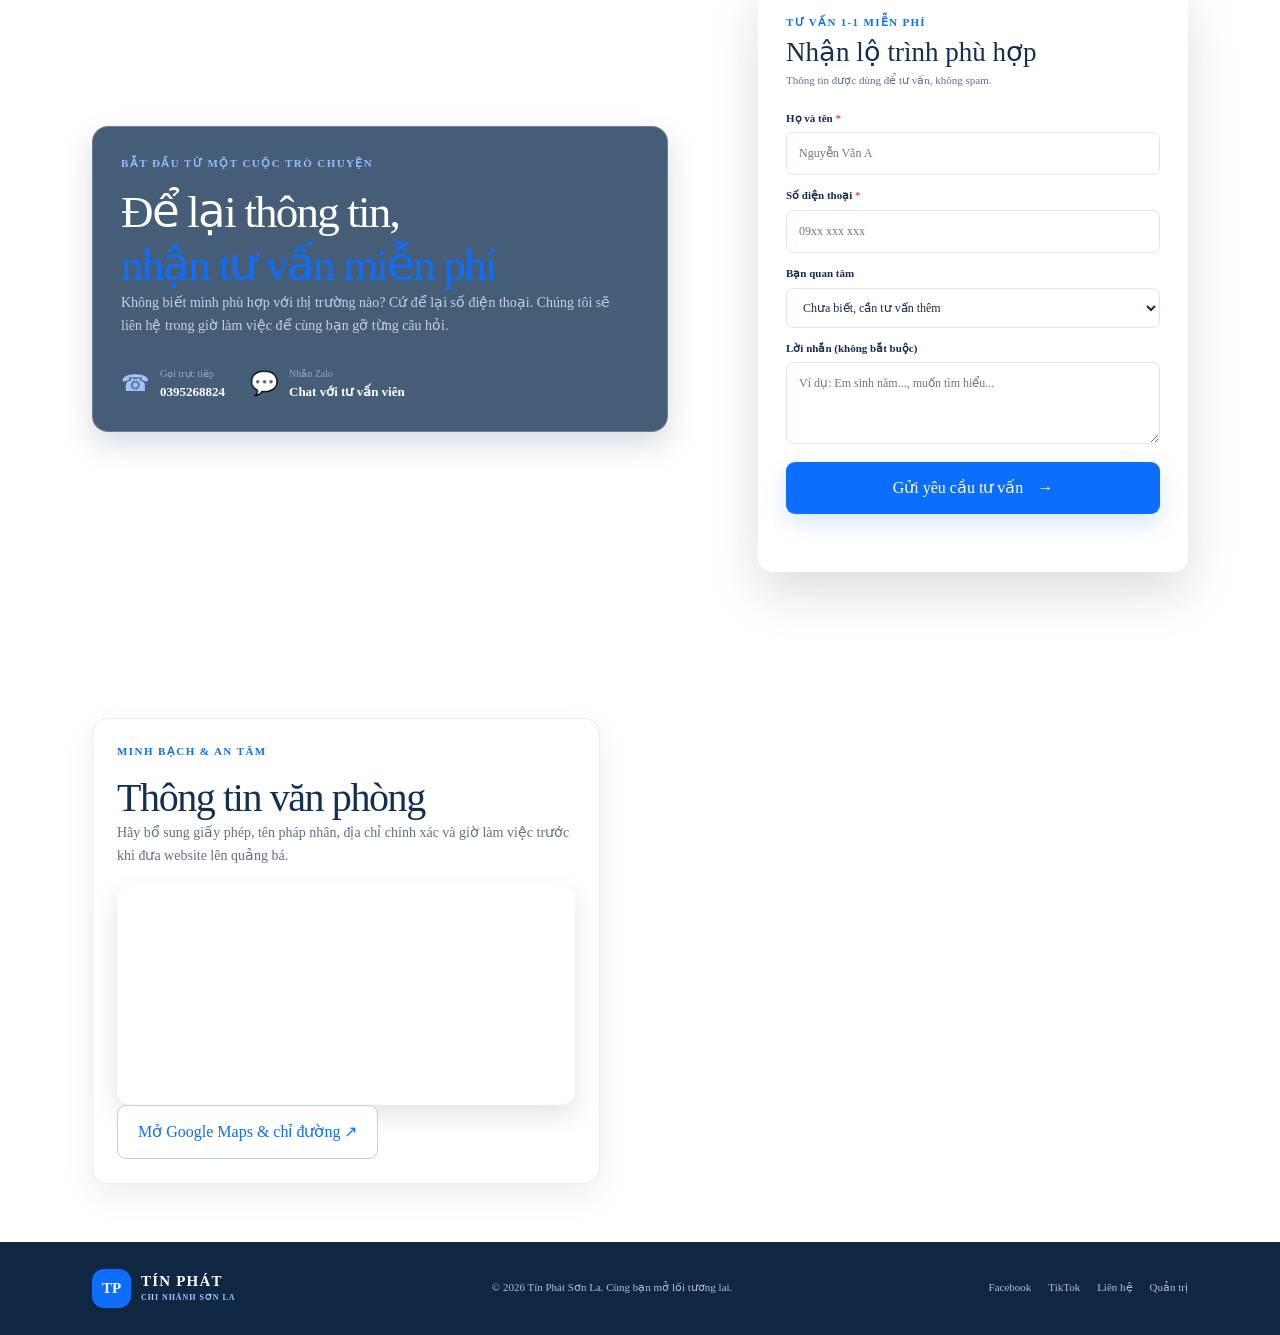
==== commit 197ce9f9: "Add directions link to office section" ====
--- a/index.html
+++ b/index.html
@@ -11,7 +11,7 @@
   <link rel="preconnect" href="https://fonts.googleapis.com">
   <link rel="preconnect" href="https://fonts.gstatic.com" crossorigin>
   <link href="https://cdn.jsdelivr.net/npm/bootstrap@5.3.3/dist/css/bootstrap.min.css" rel="stylesheet">
-  <link rel="stylesheet" href="style.css?v=20261030-pro">
+  <link rel="stylesheet" href="style.css?v=20261030-blocks">
 </head>
 <body>
   <header class="site-header">
@@ -32,7 +32,7 @@
   </header>
 
   <main id="top">
-    <section class="hero">
+    <section class="hero" data-layout-id="hero">
       <div class="container hero-grid">
         <div class="hero-copy">
           <p class="eyebrow"><span class="pulse"></span> Tư vấn trực tiếp tại Sơn La</p>
@@ -61,7 +61,7 @@
       <div class="hero-shape"></div>
     </section>
 
-    <section class="section" id="thi-truong">
+    <section class="section" id="thi-truong" data-layout-id="markets">
       <div class="container">
         <div class="section-heading">
           <div><p class="eyebrow">LỰA CHỌN PHÙ HỢP VỚI BẠN</p><h2>Những thị trường chúng tôi đồng hành</h2></div>
@@ -76,7 +76,7 @@
       </div>
     </section>
 
-    <section class="section section-soft" id="quy-trinh">
+    <section class="section section-soft" id="quy-trinh" data-layout-id="process">
       <div class="container">
         <div class="center-heading"><p class="eyebrow">ĐỒNG HÀNH TỪNG BƯỚC</p><h2>Quy trình rõ ràng, không mập mờ</h2><p>Bạn luôn biết mình đang ở bước nào và cần chuẩn bị gì tiếp theo.</p></div>
         <div class="steps">
@@ -88,25 +88,25 @@
       </div>
     </section>
 
-    <section class="section proof-section" id="hoc-vien">
+    <section class="section proof-section" id="hoc-vien" data-layout-id="students">
       <div class="container proof-grid">
-        <div><p class="eyebrow">CÂU CHUYỆN THẬT</p><h2 data-edit="studentTitle">Học viên của chúng tôi đã bắt đầu như bạn</h2><p class="muted" data-edit="studentLead">Mỗi bức ảnh, lời kể và video là một hành trình thật. Hãy xem thêm trên Page và TikTok của văn phòng.</p><div class="proof-actions"><a class="button button-primary" data-facebook-link href="https://www.facebook.com/" target="_blank" rel="noopener">Xem Facebook Page ↗</a><a class="button button-outline" data-tiktok-link href="https://www.tiktok.com/" target="_blank" rel="noopener">Xem TikTok ↗</a></div></div>
+        <div><p class="eyebrow">CÂU CHUYỆN THẬT</p><h2 data-edit="studentTitle">Học viên của chúng tôi đã bắt đầu như bạn</h2><p class="muted" data-edit="studentLead">Mỗi bức ảnh, lời kể và video là một hành trình thật. Hãy xem thêm trên Page và TikTok của văn phòng.</p><img class="admin-image student-image" data-image="studentImage" alt="Học viên Tín Phát" hidden><div class="proof-actions"><a class="button button-primary" data-facebook-link href="https://www.facebook.com/share/1DyMQm2soS/" target="_blank" rel="noopener">Xem Facebook Page ↗</a><a class="button button-outline" data-tiktok-link href="https://www.tiktok.com/" target="_blank" rel="noopener">Xem TikTok ↗</a></div></div>
         <div class="testimonial"><div class="quote-mark">“</div><p class="quote">Ban đầu mình rất lo vì không biết bắt đầu từ đâu. Nhờ được giải thích từng khoản chi phí và từng mốc hồ sơ, mình tự tin hơn rất nhiều.</p><div class="person"><div class="avatar">HV</div><div><b>Học viên Tín Phát</b><small>Hành trình du học Nhật Bản</small></div></div><div class="video-placeholder"><span>▶</span><small>Video hành trình học viên<br><b>Thay bằng video của bạn</b></small></div></div>
       </div>
     </section>
 
-    <section class="section blog-section" id="bai-viet">
+    <section class="section blog-section" id="bai-viet" data-layout-id="blog">
       <div class="container">
         <div class="section-heading"><div><p class="eyebrow">GÓC THÔNG TIN</p><h2>Đọc trước khi quyết định</h2></div><a class="text-link" href="#tu-van">Nhận tư vấn riêng →</a></div>
         <div class="blog-grid">
-          <article class="blog-card"><div class="blog-image blog-image-japan">🇯🇵</div><div class="blog-content"><span>DU HỌC NHẬT</span><h3>Đi du học Nhật cần chuẩn bị những gì?</h3><p>Những giấy tờ, mốc thời gian và câu hỏi bạn nên biết trước khi bắt đầu.</p><a href="#tu-van">Đọc bài viết →</a></div></article>
-          <article class="blog-card"><div class="blog-image blog-image-work">🧰</div><div class="blog-content"><span>XKLĐ NHẬT</span><h3>Chọn đơn hàng Nhật theo tiêu chí nào?</h3><p>Gợi ý cách nhìn về ngành nghề, điều kiện, thu nhập và thời hạn hợp đồng.</p><a href="#tu-van">Đọc bài viết →</a></div></article>
-          <article class="blog-card"><div class="blog-image blog-image-korea">🇰🇷</div><div class="blog-content"><span>DU HỌC HÀN</span><h3>Du học Hàn Quốc có những hệ nào?</h3><p>Phân biệt các lộ trình phổ biến để chọn hướng đi vừa sức và hiệu quả.</p><a href="#tu-van">Đọc bài viết →</a></div></article>
+          <article class="blog-card"><div class="blog-image blog-image-japan" data-image="blogImage1">🇯🇵</div><div class="blog-content"><span>DU HỌC NHẬT</span><h3>Đi du học Nhật cần chuẩn bị những gì?</h3><p>Những giấy tờ, mốc thời gian và câu hỏi bạn nên biết trước khi bắt đầu.</p><a href="#tu-van">Đọc bài viết →</a></div></article>
+          <article class="blog-card"><div class="blog-image blog-image-work" data-image="blogImage2">🧰</div><div class="blog-content"><span>XKLĐ NHẬT</span><h3>Chọn đơn hàng Nhật theo tiêu chí nào?</h3><p>Gợi ý cách nhìn về ngành nghề, điều kiện, thu nhập và thời hạn hợp đồng.</p><a href="#tu-van">Đọc bài viết →</a></div></article>
+          <article class="blog-card"><div class="blog-image blog-image-korea" data-image="blogImage3">🇰🇷</div><div class="blog-content"><span>DU HỌC HÀN</span><h3>Du học Hàn Quốc có những hệ nào?</h3><p>Phân biệt các lộ trình phổ biến để chọn hướng đi vừa sức và hiệu quả.</p><a href="#tu-van">Đọc bài viết →</a></div></article>
         </div>
       </div>
     </section>
 
-    <section class="contact-section" id="tu-van">
+    <section class="contact-section" id="tu-van" data-layout-id="contact">
       <div class="container contact-grid">
         <div class="contact-copy"><p class="eyebrow eyebrow-light">BẮT ĐẦU TỪ MỘT CUỘC TRÒ CHUYỆN</p><h2 data-edit="contactTitle">Để lại thông tin,<br><span>nhận tư vấn miễn phí</span></h2><p data-edit="contactLead">Không biết mình phù hợp với thị trường nào? Cứ để lại số điện thoại. Chúng tôi sẽ liên hệ trong giờ làm việc để cùng bạn gỡ từng câu hỏi.</p><div class="contact-details"><a data-phone-link href="tel:0980000000">☎ <span><small>Gọi trực tiếp</small><b data-phone-text>0980 000 000</b></span></a><a data-zalo-link href="https://zalo.me/0980000000" target="_blank" rel="noopener">💬 <span><small>Nhắn Zalo</small><b>Chat với tư vấn viên</b></span></a></div></div>
         <form class="lead-form" id="lead-form">
@@ -121,14 +121,14 @@
       </div>
     </section>
 
-    <section class="legal-section">
-      <div class="container legal-grid"><div><p class="eyebrow">MINH BẠCH & AN TÂM</p><h2>Thông tin văn phòng</h2><p class="muted" data-edit="legalLead">Hãy bổ sung giấy phép, tên pháp nhân, địa chỉ chính xác và giờ làm việc trước khi đưa website lên quảng bá.</p></div><div class="legal-list"><div><b>Văn phòng</b><span data-edit="officeName">Chi nhánh Tín Phát Sơn La</span></div><div><b>Địa chỉ</b><span data-edit="address">218 - Nguyễn Lương Bằng - Tô Hiệu - TP Sơn La</span></div><div><b>Giờ làm việc</b><span data-edit="hours">Thứ 2 - Thứ 7 · 08:00 - 17:00</span></div><div><b>Pháp lý</b><span data-edit="legalInfo">Giấy phép và thông tin doanh nghiệp sẽ cập nhật tại đây</span></div></div></div>
+    <section class="legal-section" data-layout-id="legal">
+      <div class="container legal-grid"><div><p class="eyebrow">MINH BẠCH & AN TÂM</p><h2>Thông tin văn phòng</h2><p class="muted" data-edit="legalLead">Hãy bổ sung giấy phép, tên pháp nhân, địa chỉ chính xác và giờ làm việc trước khi đưa website lên quảng bá.</p><img class="admin-image office-image" data-image="officeImage" alt="Văn phòng Tín Phát" hidden><div class="map-frame" data-map-frame hidden><iframe data-map title="Bản đồ văn phòng Tín Phát" loading="lazy"></iframe></div><a class="button button-outline map-link" href="https://maps.app.goo.gl/ojtMb4azfjPPgxPz9" target="_blank" rel="noopener">Mở Google Maps & chỉ đường ↗</a></div><div class="legal-list"><div><b>Văn phòng</b><span data-edit="officeName">Chi nhánh Tín Phát Sơn La</span></div><div><b>Địa chỉ</b><span data-edit="address">218 - Nguyễn Lương Bằng - Tô Hiệu - TP Sơn La</span></div><div><b>Giờ làm việc</b><span data-edit="hours">Thứ 2 - Thứ 7 · 08:00 - 17:00</span></div><div><b>Pháp lý</b><span data-edit="legalInfo">Giấy phép và thông tin doanh nghiệp sẽ cập nhật tại đây</span></div></div></div>
     </section>
   </main>
 
-  <footer class="site-footer"><div class="container footer-wrap"><div class="brand"><span class="brand-mark">TP</span><span><strong>TÍN PHÁT</strong><small>CHI NHÁNH SƠN LA</small></span></div><p>© <span id="year"></span> Tín Phát Sơn La. Cùng bạn mở lối tương lai.</p><div class="footer-links"><a data-facebook-link href="https://www.facebook.com/" target="_blank" rel="noopener">Facebook</a><a data-tiktok-link href="https://www.tiktok.com/" target="_blank" rel="noopener">TikTok</a><a href="#tu-van">Liên hệ</a><a href="admin.html">Quản trị</a></div></div></footer>
+  <footer class="site-footer"><div class="container footer-wrap"><div class="brand"><span class="brand-mark">TP</span><span><strong>TÍN PHÁT</strong><small>CHI NHÁNH SƠN LA</small></span></div><p>© <span id="year"></span> Tín Phát Sơn La. Cùng bạn mở lối tương lai.</p><div class="footer-links"><a data-facebook-link href="https://www.facebook.com/share/1DyMQm2soS/" target="_blank" rel="noopener">Facebook</a><a data-tiktok-link href="https://www.tiktok.com/" target="_blank" rel="noopener">TikTok</a><a href="#tu-van">Liên hệ</a><a href="admin.html">Quản trị</a></div></div></footer>
   <div class="mobile-actions"><a data-zalo-link href="https://zalo.me/0980000000" target="_blank" rel="noopener">💬 Zalo</a><a data-phone-link href="tel:0980000000">☎ Gọi ngay</a></div>
   <script src="https://cdn.jsdelivr.net/npm/bootstrap@5.3.3/dist/js/bootstrap.bundle.min.js"></script>
-  <script src="script.js?v=20261030-pro"></script>
+  <script src="script-blocks.js"></script>
 </body>
 </html>
--- a/style.css
+++ b/style.css
@@ -149,10 +149,13 @@
 .hero-copy,.section-heading,.center-heading,.proof-grid>div:first-child,.legal-grid>div:first-child{padding:24px;border:1px solid rgba(228,235,245,.9);border-radius:16px;background:rgba(255,255,255,.75);box-shadow:0 12px 30px rgba(18,48,82,.08)}
 .contact-copy{padding:28px;border:1px solid rgba(255,255,255,.2);border-radius:16px;background:rgba(18,48,82,.78);box-shadow:0 12px 30px rgba(6,27,56,.16)}
 @media(max-width:680px){.hero-copy,.section-heading,.center-heading,.proof-grid>div:first-child,.legal-grid>div:first-child,.contact-copy{padding:20px}}
+@media(max-width:700px){.visual-toolbar{top:8px;left:8px;right:8px;transform:none;flex-wrap:wrap;justify-content:center;gap:7px}.visual-toolbar span{width:100%;text-align:center}}
 .hero-copy,.hero-card,.section-heading,.center-heading,.step,.market-card,.testimonial,.blog-card,.contact-copy,.lead-form,.legal-grid>div{animation:rise-in .7s ease both}
 .market-card:nth-child(2),.step:nth-child(2),.blog-card:nth-child(2){animation-delay:.1s}.market-card:nth-child(3),.step:nth-child(3),.blog-card:nth-child(3){animation-delay:.2s}.market-card:nth-child(4),.step:nth-child(4){animation-delay:.3s}
 @keyframes rise-in{from{opacity:0;transform:translateY(24px)}to{opacity:1;transform:translateY(0)}}
 .reveal{opacity:0;transform:translateY(28px);transition:opacity .7s ease,transform .7s ease}.reveal.is-visible{opacity:1;transform:none}
+.admin-image{display:block;width:100%;max-height:230px;object-fit:cover;margin:18px 0;border-radius:14px}.blog-image.has-admin-image{background-size:cover;background-position:center;color:transparent}.map-frame{overflow:hidden;margin-top:18px;border-radius:14px;box-shadow:0 10px 24px #12305222}.map-frame iframe{display:block;width:100%;height:220px;border:0}
+.visual-toolbar{position:fixed;z-index:10000;top:14px;left:50%;transform:translateX(-50%);display:flex;align-items:center;gap:8px;padding:10px 14px;border:1px solid #ffffff55;border-radius:12px;background:#102b4eee;color:#fff;box-shadow:0 12px 30px #0004;font:14px "Times New Roman",serif}.visual-toolbar span{opacity:.8}.visual-toolbar button{border:0;border-radius:7px;padding:7px 10px;background:#ffc857;color:#172b4d;font-weight:700;cursor:pointer}.visual-toolbar button[data-visual-close]{background:#ffffff22;color:#fff}.visual-editor-active [data-visual-editable]{position:relative;outline:2px dashed #ffc857;outline-offset:-2px;cursor:grab}.visual-editor-active .visual-block{position:relative;outline:2px dashed #54d6ff;outline-offset:-4px;cursor:grab}.visual-editor-active .visual-block.visual-selected{outline:3px solid #ffc857;outline-offset:-3px;box-shadow:0 0 0 5px #ffc85755}.visual-editor-active [contenteditable=true]{cursor:text}.visual-editor-active [contenteditable=true]:focus{outline:2px solid #0d6efd;background:#ffffff22}.visual-editor-active .visual-dragging{opacity:.45}
 @media(max-width:680px){.container{width:min(100% - 30px,520px)}
 .nav-wrap{min-height:68px}
 .menu-toggle{display:block}
